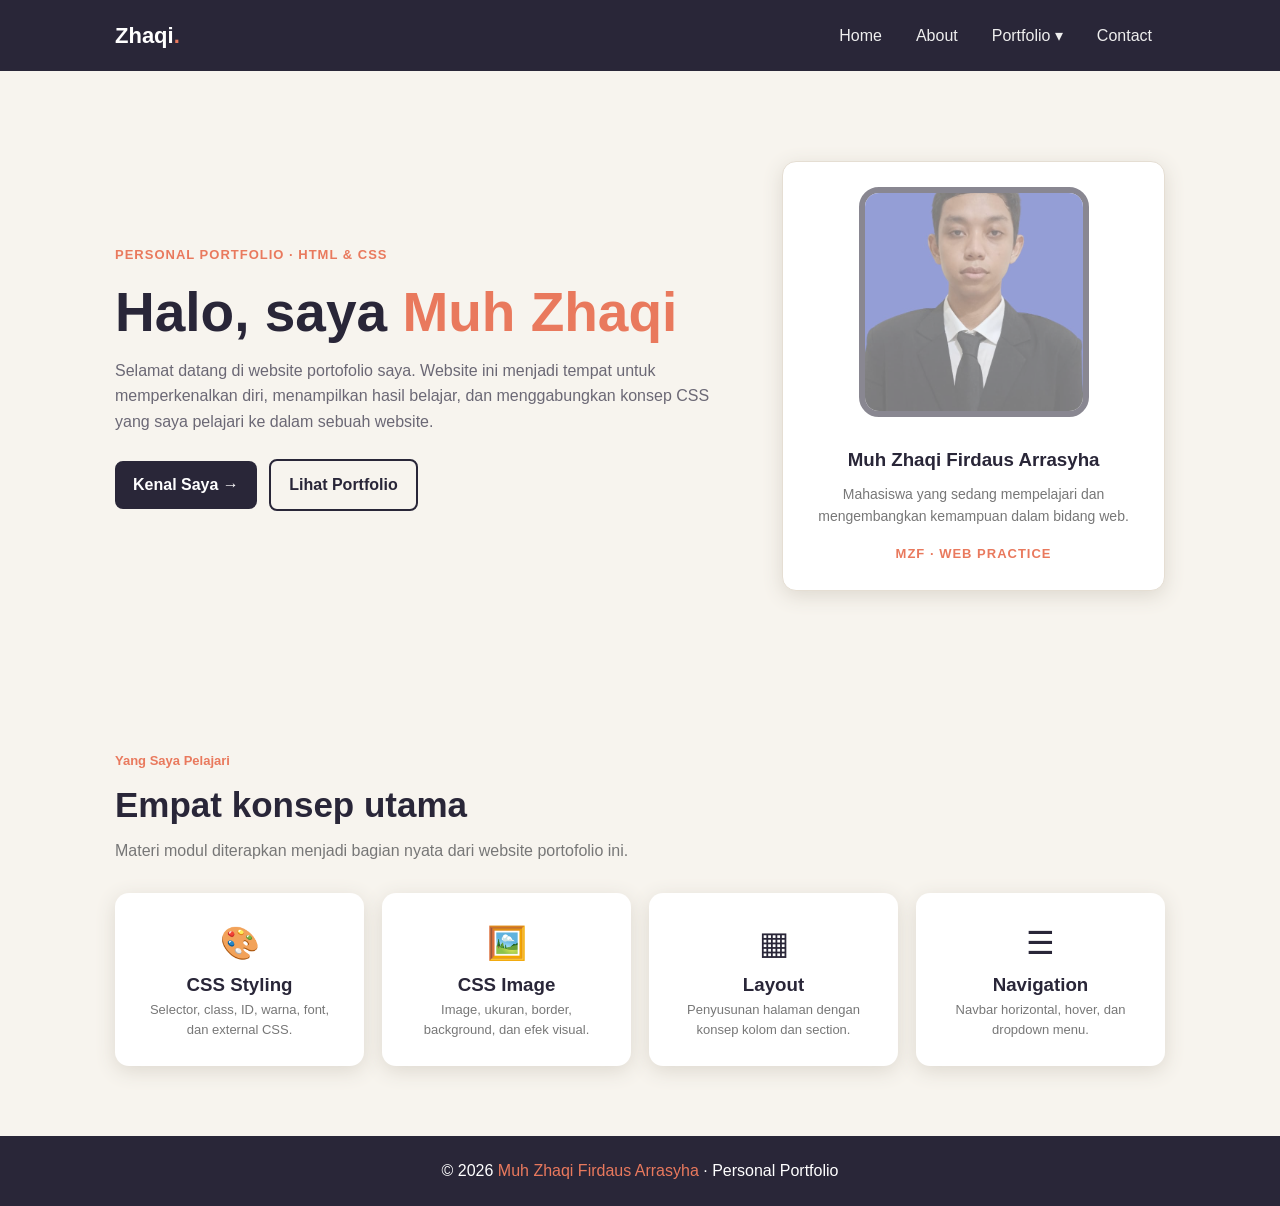
==== index.html @ 394c080d "Initial commit" ====
<!DOCTYPE html>
<html lang="id">
<head>
    <meta charset="UTF-8">
    <meta name="viewport" content="width=device-width, initial-scale=1.0">
    <title>Zhaqi | Personal Portfolio</title>
    <link rel="stylesheet" href="css/style.css">
</head>

<body>

<nav class="navbar">
    <div class="nav-inner">

        <a class="logo" href="index.html">
            Zhaqi<span>.</span>
        </a>

        <ul class="nav-menu">
            <li><a href="index.html">Home</a></li>
            <li><a href="about.html">About</a></li>

            <li class="dropdown">
                <a href="projects.html">Portfolio ▾</a>

                <ul class="dropdown-content">
                    <li><a href="projects.html#css">CSS & Styling</a></li>
                    <li><a href="projects.html#image">CSS Image</a></li>
                    <li><a href="projects.html#layout">Layout</a></li>
                    <li><a href="projects.html#navigation">Navigation</a></li>
                </ul>
            </li>

            <li><a href="contact.html">Contact</a></li>
        </ul>

    </div>
</nav>


<main>

    <!-- HERO -->
    <section class="hero">

        <div class="container hero-grid">

            <div class="hero-text">

                <span class="badge">
                    PERSONAL PORTFOLIO · HTML & CSS
                </span>

                <h1>
                    Halo, saya <span>Muh Zhaqi</span>
                </h1>

                <p>
                    Selamat datang di website portofolio saya.
                    Website ini menjadi tempat untuk memperkenalkan diri,
                    menampilkan hasil belajar, dan menggabungkan konsep CSS
                    yang saya pelajari ke dalam sebuah website.
                </p>

                <div class="button-row">
                    <a class="btn btn-primary" href="about.html">
                        Kenal Saya →
                    </a>

                    <a class="btn btn-secondary" href="projects.html">
                        Lihat Portfolio
                    </a>
                </div>

            </div>


            <!-- FOTO PROFIL -->
            <div class="card profile-card">

                <img class="profile-image"
                     src="images/Zhaqi.jpeg"
                     alt="Foto profil Muh Zhaqi Firdaus Arrasyha">

                <div class="profile-info">

                    <h3>Muh Zhaqi Firdaus Arrasyha</h3>

                    <p>
                        Mahasiswa yang sedang mempelajari
                        dan mengembangkan kemampuan dalam bidang web.
                    </p>

                    <span class="badge">
                        MZF · WEB PRACTICE
                    </span>

                </div>

            </div>

        </div>

    </section>


    <!-- YANG SAYA PELAJARI -->
    <section class="section">

        <div class="container">

            <div class="section-title">

                <div class="eyebrow">
                    Yang Saya Pelajari
                </div>

                <h2>Empat konsep utama</h2>

                <p>
                    Materi modul diterapkan menjadi bagian nyata
                    dari website portofolio ini.
                </p>

            </div>


            <div class="skill-grid">

                <div class="card skill">
                    <div class="icon">🎨</div>
                    <h3>CSS Styling</h3>
                    <p>
                        Selector, class, ID, warna,
                        font, dan external CSS.
                    </p>
                </div>


                <div class="card skill">
                    <div class="icon">🖼️</div>
                    <h3>CSS Image</h3>
                    <p>
                        Image, ukuran, border,
                        background, dan efek visual.
                    </p>
                </div>


                <div class="card skill">
                    <div class="icon">▦</div>
                    <h3>Layout</h3>
                    <p>
                        Penyusunan halaman dengan
                        konsep kolom dan section.
                    </p>
                </div>


                <div class="card skill">
                    <div class="icon">☰</div>
                    <h3>Navigation</h3>
                    <p>
                        Navbar horizontal, hover,
                        dan dropdown menu.
                    </p>
                </div>

            </div>

        </div>

    </section>

</main>


<footer>

    <div class="container">
        © 2026
        <span class="footer-name">
            Muh Zhaqi Firdaus Arrasyha
        </span>
        · Personal Portfolio
    </div>

</footer>

</body>
</html>
---- css/style.css ----
* {
    box-sizing: border-box;
    margin: 0;
    padding: 0;
}

body {
    font-family: Arial, sans-serif;
    background: #f7f4ee;
    color: #292638;
    line-height: 1.6;
}

.container {
    width: 90%;
    max-width: 1050px;
    margin: auto;
}


/* NAVBAR */

.navbar {
    background: #292638;
    padding: 18px 0;
}

.nav-inner {
    width: 90%;
    max-width: 1050px;
    margin: auto;
    display: flex;
    justify-content: space-between;
    align-items: center;
}

.logo {
    color: white;
    text-decoration: none;
    font-size: 22px;
    font-weight: bold;
}

.logo span {
    color: #e9795d;
}

.nav-menu {
    display: flex;
    gap: 8px;
    list-style: none;
    margin-left: auto;
}

.nav-menu a {
    color: #eee;
    text-decoration: none;
    padding: 8px 13px;
    border-radius: 20px;
}

.nav-menu a:hover {
    background: #e9795d;
}


/* DROPDOWN */

.dropdown {
    position: relative;
}

.dropdown-content {
    display: none;
    position: absolute;
    right: 0;
    top: 100%;
    width: 180px;
    background: white;
    padding: 8px;
    list-style: none;
    border-radius: 10px;
    box-shadow: 0 5px 15px #bbb;
    z-index: 10;
}

.dropdown:hover .dropdown-content {
    display: block;
}

.dropdown-content a {
    color: #292638;
    display: block;
    padding: 10px;
}

.dropdown-content a:hover {
    background: #e9795d;
    color: white;
}


/* HERO */

.hero {
    padding: 90px 0;
}

.hero-grid {
    display: grid;
    grid-template-columns: 1.3fr .8fr;
    gap: 45px;
    align-items: center;
}

.badge {
    color: #e9795d;
    font-size: 13px;
    font-weight: bold;
    letter-spacing: 1px;
}

.hero h1 {
    font-size: 55px;
    line-height: 1.1;
    margin: 15px 0;
}

.hero h1 span {
    color: #e9795d;
}

.hero p {
    color: #6b6875;
    max-width: 600px;
    margin-bottom: 25px;
}


/* BUTTON */

.btn {
    display: inline-block;
    padding: 11px 18px;
    border-radius: 8px;
    text-decoration: none;
    font-weight: bold;
    margin-right: 8px;
}

.btn-primary {
    background: #292638;
    color: white;
}

.btn-secondary {
    border: 2px solid #292638;
    color: #292638;
}

.btn:hover {
    background: #e9795d;
    border-color: #e9795d;
    color: white;
}


/* CARD */

.card {
    background: white;
    padding: 25px;
    border-radius: 14px;
    box-shadow: 0 5px 20px #ddd8cf;
}

.card:hover {
    transform: translateY(-4px);
}


/* FOTO */

.profile-card {
    text-align: center;
    border: 1px solid #e5ded3;
}

.profile-image {
    width: 230px;
    height: 230px;
    object-fit: cover;
    border-radius: 20px;
    border: 6px solid #292638;
    opacity: 0.55;
    transition: 0.4s;
}

.profile-image:hover {
    opacity: 1;
}

.profile-info {
    margin-top: 20px;
}

.profile-info h3 {
    color: #292638;
    margin-bottom: 8px;
}

.profile-info p {
    color: #777;
    font-size: 14px;
    margin-bottom: 12px;
}


/* SECTION */

.section {
    padding: 70px 0;
}

.section-title {
    margin-bottom: 30px;
}

.eyebrow {
    color: #e9795d;
    font-weight: bold;
    font-size: 13px;
}

.section-title h2 {
    font-size: 35px;
    margin: 5px 0;
}

.section-title p {
    color: #777;
}


/* SKILL */

.skill-grid {
    display: grid;
    grid-template-columns: repeat(4, 1fr);
    gap: 18px;
}

.skill {
    text-align: center;
}

.skill .icon {
    font-size: 32px;
}

.skill p {
    color: #777;
    font-size: 13px;
}


/* LAYOUT */

.two-column {
    display: grid;
    grid-template-columns: 1fr 1fr;
    gap: 20px;
}

.three-column {
    display: grid;
    grid-template-columns: repeat(3, 1fr);
    gap: 20px;
}

.project-number {
    color: #e9795d;
    font-weight: bold;
    font-size: 13px;
}

.project h3 {
    margin: 8px 0;
}

.project p {
    color: #777;
}


/* TAG */

.tag {
    display: inline-block;
    background: #f1e9df;
    color: #292638;
    padding: 5px 10px;
    margin: 4px 2px;
    border-radius: 15px;
    font-size: 11px;
}


/* CONTACT */

.contact-grid {
    display: grid;
    grid-template-columns: 1fr 1fr;
    gap: 20px;
}

.contact-item {
    padding: 14px 0;
    border-bottom: 1px solid #eee;
}

.contact-item a {
    color: #292638;
    text-decoration: none;
}

.contact-item a:hover {
    color: #e9795d;
}


/* FORM */

form {
    display: grid;
    gap: 10px;
}

input,
textarea {
    width: 100%;
    padding: 11px;
    border: 1px solid #ddd;
    border-radius: 7px;
    font-family: Arial;
}

textarea {
    height: 130px;
}


/* FOOTER */

footer {
    background: #292638;
    color: white;
    text-align: center;
    padding: 22px;
}

.footer-name {
    color: #e9795d;
}


/* RESPONSIVE */

@media (max-width: 750px) {

    .nav-inner {
        flex-direction: column;
        gap: 12px;
    }

    .nav-menu {
        flex-wrap: wrap;
        justify-content: center;
        margin-left: 0;
    }

    .hero-grid,
    .two-column,
    .three-column,
    .contact-grid {
        grid-template-columns: 1fr;
    }

    .skill-grid {
        grid-template-columns: 1fr 1fr;
    }

    .hero h1 {
        font-size: 40px;
    }
}
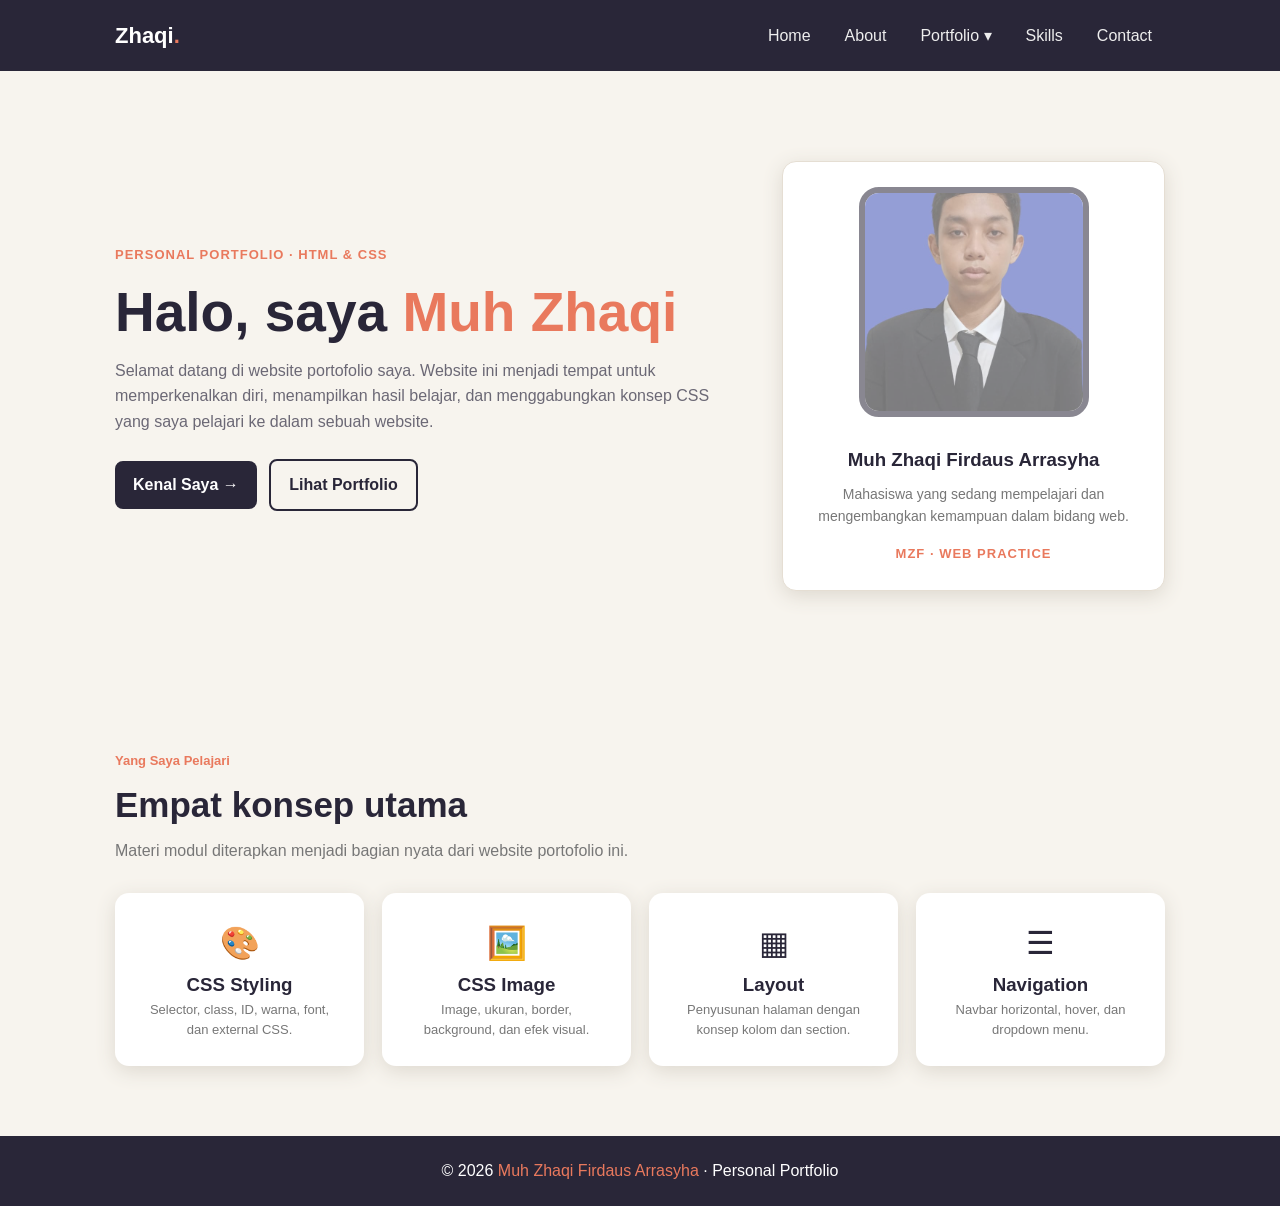
==== commit e79c5029: "update portofolio" ====
--- a/index.html
+++ b/index.html
@@ -30,6 +30,8 @@
                     <li><a href="projects.html#navigation">Navigation</a></li>
                 </ul>
             </li>
+
+            <li><a href="skills.html">Skills</a></li>
 
             <li><a href="contact.html">Contact</a></li>
         </ul>
@@ -79,8 +81,8 @@
             <div class="card profile-card">
 
                 <img class="profile-image"
-                     src="images/Zhaqi.jpeg"
-                     alt="Foto profil Muh Zhaqi Firdaus Arrasyha">
+                    src="images/Zhaqi.jpeg"
+                    alt="Foto profil Muh Zhaqi Firdaus Arrasyha">
 
                 <div class="profile-info">
 
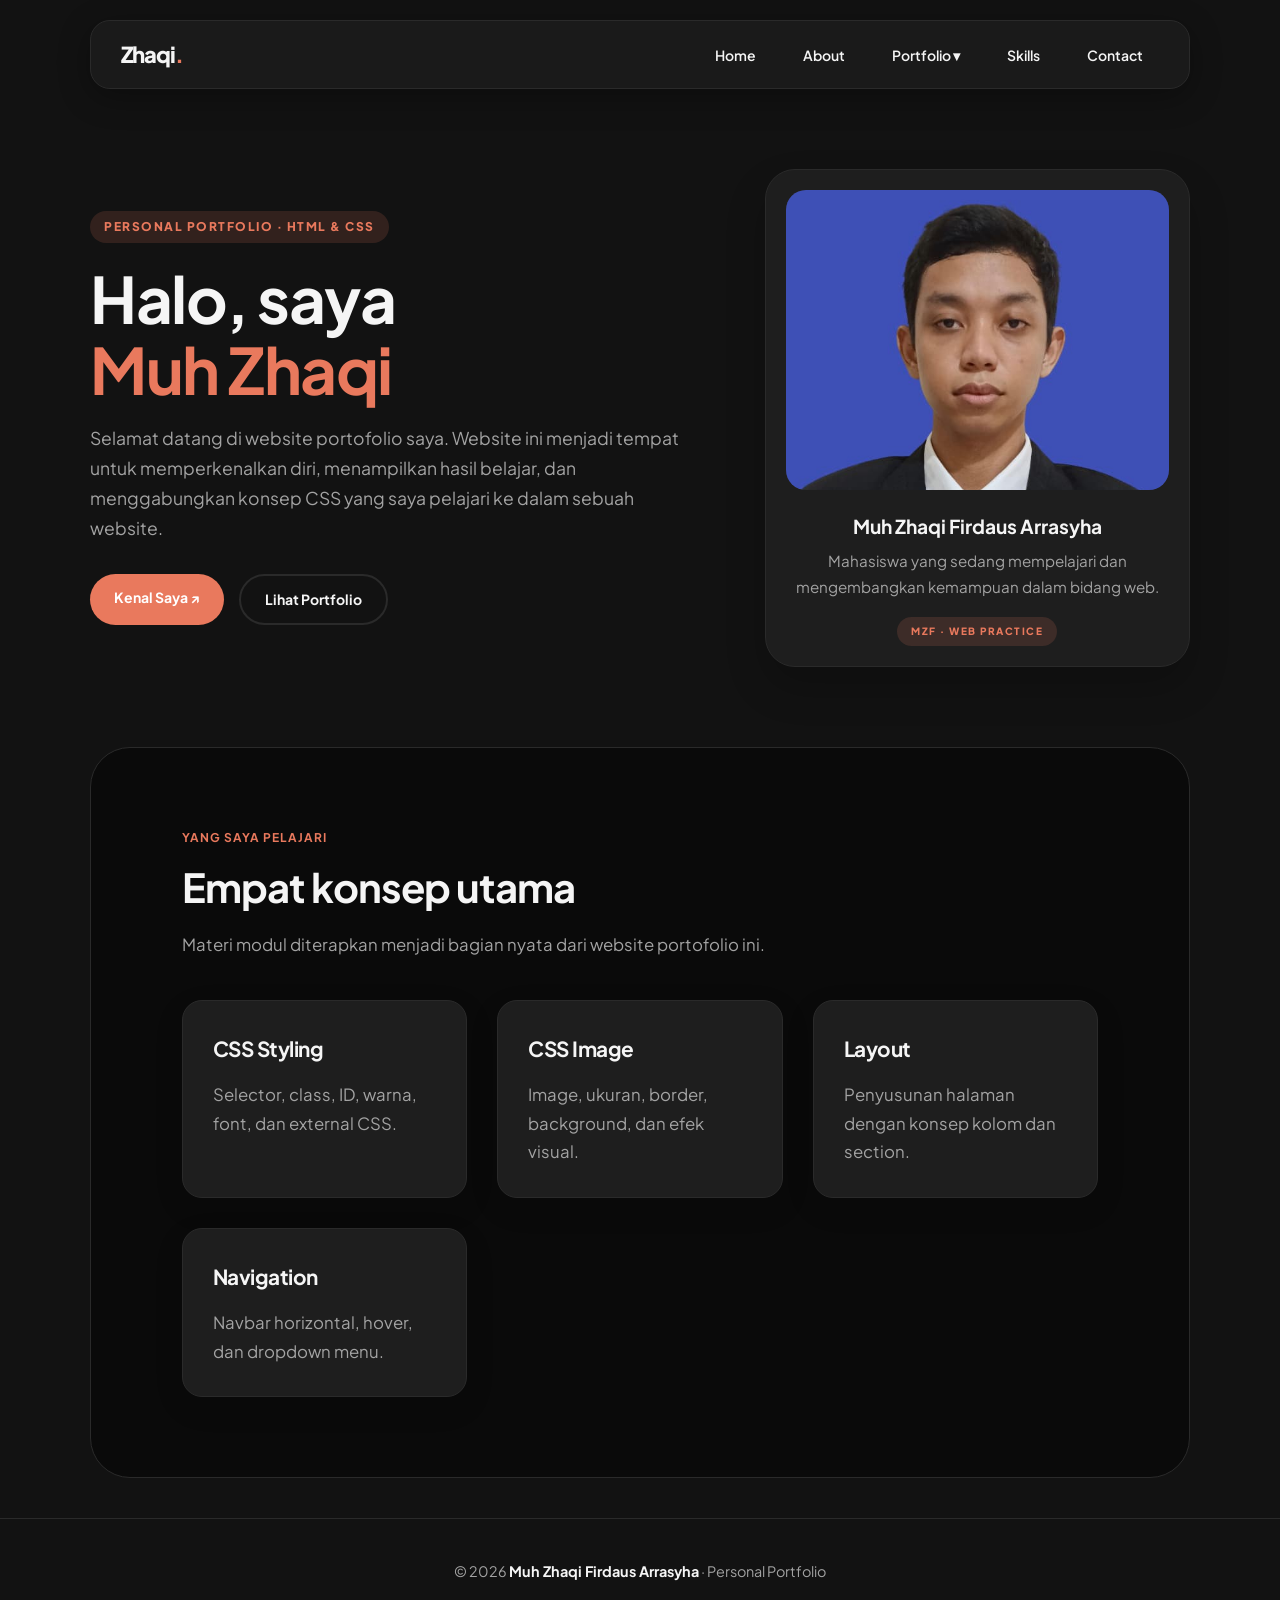
==== commit 5f7928e1: "Update File" ====
--- a/index.html
+++ b/index.html
@@ -5,189 +5,92 @@
     <meta name="viewport" content="width=device-width, initial-scale=1.0">
     <title>Zhaqi | Personal Portfolio</title>
     <link rel="stylesheet" href="css/style.css">
+    <link href="https://fonts.googleapis.com/css2?family=Plus+Jakarta+Sans:wght@400;600;800&display=swap" rel="stylesheet">
 </head>
 
 <body>
+    <nav class="navbar glass">
+        <div class="nav-inner">
+            <a class="logo" href="index.html">Zhaqi<span>.</span></a>
+            <ul class="nav-menu">
+                <li><a href="index.html">Home</a></li>
+                <li><a href="about.html">About</a></li>
+                <li class="dropdown">
+                    <a href="projects.html">Portfolio ▾</a>
+                    <ul class="dropdown-content glass">
+                        <li><a href="projects.html#css">CSS & Styling</a></li>
+                        <li><a href="projects.html#image">CSS Image</a></li>
+                        <li><a href="projects.html#layout">Layout</a></li>
+                        <li><a href="projects.html#navigation">Navigation</a></li>
+                    </ul>
+                </li>
+                <li><a href="skills.html">Skills</a></li>
+                <li><a href="contact.html">Contact</a></li>
+            </ul>
+        </div>
+    </nav>
 
-<nav class="navbar">
-    <div class="nav-inner">
-
-        <a class="logo" href="index.html">
-            Zhaqi<span>.</span>
-        </a>
-
-        <ul class="nav-menu">
-            <li><a href="index.html">Home</a></li>
-            <li><a href="about.html">About</a></li>
-
-            <li class="dropdown">
-                <a href="projects.html">Portfolio ▾</a>
-
-                <ul class="dropdown-content">
-                    <li><a href="projects.html#css">CSS & Styling</a></li>
-                    <li><a href="projects.html#image">CSS Image</a></li>
-                    <li><a href="projects.html#layout">Layout</a></li>
-                    <li><a href="projects.html#navigation">Navigation</a></li>
-                </ul>
-            </li>
-
-            <li><a href="skills.html">Skills</a></li>
-
-            <li><a href="contact.html">Contact</a></li>
-        </ul>
-
-    </div>
-</nav>
-
-
-<main>
-
-    <!-- HERO -->
-    <section class="hero">
-
-        <div class="container hero-grid">
-
-            <div class="hero-text">
-
-                <span class="badge">
-                    PERSONAL PORTFOLIO · HTML & CSS
-                </span>
-
-                <h1>
-                    Halo, saya <span>Muh Zhaqi</span>
-                </h1>
-
-                <p>
-                    Selamat datang di website portofolio saya.
-                    Website ini menjadi tempat untuk memperkenalkan diri,
-                    menampilkan hasil belajar, dan menggabungkan konsep CSS
-                    yang saya pelajari ke dalam sebuah website.
-                </p>
-
-                <div class="button-row">
-                    <a class="btn btn-primary" href="about.html">
-                        Kenal Saya →
-                    </a>
-
-                    <a class="btn btn-secondary" href="projects.html">
-                        Lihat Portfolio
-                    </a>
+    <main>
+        <section class="hero">
+            <div class="container hero-grid">
+                <div class="hero-text">
+                    <span class="badge">PERSONAL PORTFOLIO · HTML & CSS</span>
+                    <h1>Halo, saya <br><span class="accent-text">Muh Zhaqi</span></h1>
+                    <p>Selamat datang di website portofolio saya. Website ini menjadi tempat untuk memperkenalkan diri, menampilkan hasil belajar, dan menggabungkan konsep CSS yang saya pelajari ke dalam sebuah website.</p>
+                    
+                    <div class="button-row">
+                        <a class="btn btn-primary" href="about.html">Kenal Saya ↗</a>
+                        <a class="btn btn-secondary" href="projects.html">Lihat Portfolio</a>
+                    </div>
                 </div>
 
+                <div class="profile-card">
+                    <div class="image-wrapper">
+                        <img class="profile-image" src="images/Zhaqi.jpeg" alt="Foto profil Muh Zhaqi Firdaus Arrasyha">
+                    </div>
+                    <div class="profile-info">
+                        <h3>Muh Zhaqi Firdaus Arrasyha</h3>
+                        <p>Mahasiswa yang sedang mempelajari dan mengembangkan kemampuan dalam bidang web.</p>
+                        <span class="badge small-badge">MZF · WEB PRACTICE</span>
+                    </div>
+                </div>
             </div>
+        </section>
 
-
-            <!-- FOTO PROFIL -->
-            <div class="card profile-card">
-
-                <img class="profile-image"
-                    src="images/Zhaqi.jpeg"
-                    alt="Foto profil Muh Zhaqi Firdaus Arrasyha">
-
-                <div class="profile-info">
-
-                    <h3>Muh Zhaqi Firdaus Arrasyha</h3>
-
-                    <p>
-                        Mahasiswa yang sedang mempelajari
-                        dan mengembangkan kemampuan dalam bidang web.
-                    </p>
-
-                    <span class="badge">
-                        MZF · WEB PRACTICE
-                    </span>
-
+        <section class="section dark-section">
+            <div class="container">
+                <div class="section-title">
+                    <div class="eyebrow">Yang Saya Pelajari</div>
+                    <h2>Empat konsep utama</h2>
+                    <p>Materi modul diterapkan menjadi bagian nyata dari website portofolio ini.</p>
                 </div>
 
+                <div class="skill-grid">
+                    <div class="card skill">
+                        <h3>CSS Styling</h3>
+                        <p>Selector, class, ID, warna, font, dan external CSS.</p>
+                    </div>
+                    <div class="card skill">
+                        <h3>CSS Image</h3>
+                        <p>Image, ukuran, border, background, dan efek visual.</p>
+                    </div>
+                    <div class="card skill">
+                        <h3>Layout</h3>
+                        <p>Penyusunan halaman dengan konsep kolom dan section.</p>
+                    </div>
+                    <div class="card skill">
+                        <h3>Navigation</h3>
+                        <p>Navbar horizontal, hover, dan dropdown menu.</p>
+                    </div>
+                </div>
             </div>
+        </section>
+    </main>
 
+    <footer>
+        <div class="container">
+            © 2026 <span class="footer-name">Muh Zhaqi Firdaus Arrasyha</span> · Personal Portfolio
         </div>
-
-    </section>
-
-
-    <!-- YANG SAYA PELAJARI -->
-    <section class="section">
-
-        <div class="container">
-
-            <div class="section-title">
-
-                <div class="eyebrow">
-                    Yang Saya Pelajari
-                </div>
-
-                <h2>Empat konsep utama</h2>
-
-                <p>
-                    Materi modul diterapkan menjadi bagian nyata
-                    dari website portofolio ini.
-                </p>
-
-            </div>
-
-
-            <div class="skill-grid">
-
-                <div class="card skill">
-                    <div class="icon">🎨</div>
-                    <h3>CSS Styling</h3>
-                    <p>
-                        Selector, class, ID, warna,
-                        font, dan external CSS.
-                    </p>
-                </div>
-
-
-                <div class="card skill">
-                    <div class="icon">🖼️</div>
-                    <h3>CSS Image</h3>
-                    <p>
-                        Image, ukuran, border,
-                        background, dan efek visual.
-                    </p>
-                </div>
-
-
-                <div class="card skill">
-                    <div class="icon">▦</div>
-                    <h3>Layout</h3>
-                    <p>
-                        Penyusunan halaman dengan
-                        konsep kolom dan section.
-                    </p>
-                </div>
-
-
-                <div class="card skill">
-                    <div class="icon">☰</div>
-                    <h3>Navigation</h3>
-                    <p>
-                        Navbar horizontal, hover,
-                        dan dropdown menu.
-                    </p>
-                </div>
-
-            </div>
-
-        </div>
-
-    </section>
-
-</main>
-
-
-<footer>
-
-    <div class="container">
-        © 2026
-        <span class="footer-name">
-            Muh Zhaqi Firdaus Arrasyha
-        </span>
-        · Personal Portfolio
-    </div>
-
-</footer>
-
+    </footer>
 </body>
 </html>
--- a/css/style.css
+++ b/css/style.css
@@ -1,3 +1,12 @@
+:root {
+    --bg-color: #121212;
+    --surface: #1E1E1E;
+    --text-color: #F5F5F5;
+    --muted: #A3A3A3;
+    --border: #2A2A2A;
+    --accent: #e9795d;
+}
+
 * {
     box-sizing: border-box;
     margin: 0;
@@ -5,66 +14,74 @@
 }
 
 body {
-    font-family: Arial, sans-serif;
-    background: #f7f4ee;
-    color: #292638;
-    line-height: 1.6;
+    font-family: 'Plus Jakarta Sans', sans-serif;
+    background: var(--bg-color);
+    color: var(--text-color);
+    line-height: 1.7;
+    overflow-x: hidden;
 }
 
 .container {
     width: 90%;
-    max-width: 1050px;
+    max-width: 1100px;
     margin: auto;
 }
 
-
-/* NAVBAR */
-
 .navbar {
-    background: #292638;
-    padding: 18px 0;
+    width: 95%;
+    max-width: 1100px;
+    background: var(--surface);
+    border-radius: 20px;
+    padding: 15px 30px;
+    margin: 20px auto 40px; 
+    border: 1px solid var(--border);
+}
+
+.glass {
+    background: rgba(30, 30, 30, 0.75);
+    backdrop-filter: blur(15px);
+    -webkit-backdrop-filter: blur(15px);
+    box-shadow: 0 8px 32px rgba(0, 0, 0, 0.3);
 }
 
 .nav-inner {
-    width: 90%;
-    max-width: 1050px;
-    margin: auto;
     display: flex;
     justify-content: space-between;
     align-items: center;
 }
 
 .logo {
-    color: white;
+    color: var(--text-color);
     text-decoration: none;
     font-size: 22px;
-    font-weight: bold;
+    font-weight: 800;
+    letter-spacing: -1px;
 }
 
 .logo span {
-    color: #e9795d;
+    color: var(--accent);
 }
 
 .nav-menu {
     display: flex;
-    gap: 8px;
+    gap: 15px;
     list-style: none;
-    margin-left: auto;
 }
 
 .nav-menu a {
-    color: #eee;
+    color: var(--text-color);
     text-decoration: none;
-    padding: 8px 13px;
-    border-radius: 20px;
+    padding: 8px 16px;
+    border-radius: 30px;
+    font-weight: 600;
+    font-size: 14px;
+    transition: all 0.3s ease;
 }
 
 .nav-menu a:hover {
-    background: #e9795d;
-}
-
-
-/* DROPDOWN */
+    background: var(--text-color);
+    color: var(--bg-color);
+}
 
 .dropdown {
     position: relative;
@@ -73,15 +90,16 @@
 .dropdown-content {
     display: none;
     position: absolute;
-    right: 0;
-    top: 100%;
-    width: 180px;
-    background: white;
-    padding: 8px;
+    top: 120%;
+    left: 0;
+    width: 200px;
+    background: var(--surface);
+    border: 1px solid var(--border);
+    border-radius: 12px;
+    padding: 10px;
     list-style: none;
-    border-radius: 10px;
-    box-shadow: 0 5px 15px #bbb;
-    z-index: 10;
+    z-index: 999;
+    box-shadow: 0 10px 30px rgba(0,0,0,0.5);
 }
 
 .dropdown:hover .dropdown-content {
@@ -89,308 +107,312 @@
 }
 
 .dropdown-content a {
-    color: #292638;
     display: block;
-    padding: 10px;
+    padding: 12px;
+    border-radius: 8px;
 }
 
 .dropdown-content a:hover {
-    background: #e9795d;
-    color: white;
-}
-
-
-/* HERO */
+    background: var(--border);
+    color: var(--text-color);
+}
 
 .hero {
-    padding: 90px 0;
+    padding: 40px 0 80px;
 }
 
 .hero-grid {
     display: grid;
-    grid-template-columns: 1.3fr .8fr;
-    gap: 45px;
+    grid-template-columns: 1.3fr 0.9fr; 
+    gap: 60px;
     align-items: center;
 }
 
 .badge {
-    color: #e9795d;
-    font-size: 13px;
-    font-weight: bold;
+    display: inline-block;
+    padding: 6px 14px;
+    border-radius: 50px;
+    background: rgba(233, 121, 93, 0.15);
+    color: var(--accent);
+    font-size: 12px;
+    font-weight: 800;
+    letter-spacing: 1.5px;
+    margin-bottom: 20px;
+}
+
+.hero h1 {
+    font-size: clamp(2.5rem, 5vw, 4rem);
+    line-height: 1.1;
+    letter-spacing: -1.5px;
+    margin-bottom: 20px;
+}
+
+.accent-text {
+    color: var(--accent);
+}
+
+.hero p {
+    font-size: 1.1rem;
+    color: var(--muted);
+    margin-bottom: 30px;
+}
+
+.button-row {
+    display: flex;
+    gap: 15px;
+}
+
+.profile-card {
+    background: var(--surface);
+    padding: 20px;
+    border-radius: 30px;
+    border: 1px solid var(--border);
+    box-shadow: 0 20px 40px rgba(0,0,0,0.2);
+    text-align: center;
+}
+
+.image-wrapper {
+    width: 100%;
+    height: 300px;
+    border-radius: 20px;
+    overflow: hidden;
+    margin-bottom: 20px;
+    background: var(--border);
+}
+
+.profile-image {
+    width: 100%;
+    height: 100%;
+    object-fit: cover;
+    object-position: top;
+}
+
+.profile-info h3 {
+    font-size: 1.2rem;
+    margin-bottom: 5px;
+    color: var(--text-color);
+}
+
+.profile-info p {
+    font-size: 0.95rem;
+    color: var(--muted);
+    margin-bottom: 15px;
+}
+
+.small-badge {
+    font-size: 10px;
+    margin: 0;
+}
+
+.section {
+    padding: 60px 0;
+}
+
+.section-title {
+    margin-bottom: 40px;
+}
+
+.eyebrow {
+    color: var(--accent);
+    font-weight: 700;
     letter-spacing: 1px;
-}
-
-.hero h1 {
-    font-size: 55px;
-    line-height: 1.1;
-    margin: 15px 0;
-}
-
-.hero h1 span {
-    color: #e9795d;
-}
-
-.hero p {
-    color: #6b6875;
-    max-width: 600px;
-    margin-bottom: 25px;
-}
-
-
-/* BUTTON */
+    text-transform: uppercase;
+    font-size: 12px;
+    margin-bottom: 5px;
+}
+
+h2 {
+    font-size: 2.5rem;
+    letter-spacing: -1px;
+    margin-bottom: 10px;
+}
+
+p {
+    color: var(--muted);
+    font-size: 1.05rem;
+}
+
+.two-column {
+    display: grid;
+    grid-template-columns: repeat(auto-fit, minmax(300px, 1fr));
+    gap: 30px;
+}
+
+.three-column, .skill-grid {
+    display: grid;
+    grid-template-columns: repeat(auto-fit, minmax(220px, 1fr));
+    gap: 30px;
+}
+
+.contact-grid {
+    display: grid;
+    grid-template-columns: repeat(auto-fit, minmax(300px, 1fr));
+    gap: 30px;
+}
+
+.dark-section {
+    background: #0A0A0A;
+    border: 1px solid var(--border);
+    border-radius: 40px;
+    padding: 80px 40px;
+    margin: 0 auto 40px;
+    width: 95%;
+    max-width: 1100px;
+}
+
+.dark-section .card {
+    background: var(--surface);
+    border: 1px solid var(--border);
+}
+
+.card {
+    background: var(--surface);
+    padding: 30px;
+    border-radius: 20px;
+    border: 1px solid var(--border);
+    box-shadow: 0 10px 30px rgba(0,0,0,0.1);
+    transition: transform 0.3s ease, border-color 0.3s ease;
+}
+
+.card:hover {
+    transform: translateY(-5px);
+    border-color: var(--accent);
+}
+
+.card h3 {
+    font-size: 1.3rem;
+    margin-bottom: 15px;
+    letter-spacing: -0.5px;
+    color: var(--text-color);
+}
+
+.tags {
+    display: flex;
+    flex-wrap: wrap;
+    gap: 8px;
+    margin-top: 20px;
+}
+
+.tag {
+    background: var(--border);
+    color: var(--text-color);
+    padding: 6px 14px;
+    border-radius: 50px;
+    font-size: 0.85rem;
+    font-weight: 600;
+}
 
 .btn {
     display: inline-block;
-    padding: 11px 18px;
-    border-radius: 8px;
+    padding: 12px 24px;
+    border-radius: 50px;
     text-decoration: none;
-    font-weight: bold;
-    margin-right: 8px;
+    font-weight: 700;
+    font-size: 14px;
+    border: none;
+    cursor: pointer;
+    transition: all 0.3s ease;
 }
 
 .btn-primary {
-    background: #292638;
-    color: white;
+    background: var(--accent);
+    color: #FFFFFF;
+}
+
+.btn-primary:hover {
+    background: #D8684D;
 }
 
 .btn-secondary {
-    border: 2px solid #292638;
-    color: #292638;
-}
-
-.btn:hover {
-    background: #e9795d;
-    border-color: #e9795d;
-    color: white;
-}
-
-
-/* CARD */
-
-.card {
-    background: white;
-    padding: 25px;
-    border-radius: 14px;
-    box-shadow: 0 5px 20px #ddd8cf;
-}
-
-.card:hover {
-    transform: translateY(-4px);
-}
-
-
-/* FOTO */
-
-.profile-card {
-    text-align: center;
-    border: 1px solid #e5ded3;
-}
-
-.profile-image {
-    width: 230px;
-    height: 230px;
-    object-fit: cover;
-    border-radius: 20px;
-    border: 6px solid #292638;
-    opacity: 0.55;
-    transition: 0.4s;
-}
-
-.profile-image:hover {
-    opacity: 1;
-}
-
-.profile-info {
-    margin-top: 20px;
-}
-
-.profile-info h3 {
-    color: #292638;
-    margin-bottom: 8px;
-}
-
-.profile-info p {
-    color: #777;
-    font-size: 14px;
-    margin-bottom: 12px;
-}
-
-
-/* SECTION */
-
-.section {
-    padding: 70px 0;
-}
-
-.section-title {
-    margin-bottom: 30px;
-}
-
-.eyebrow {
-    color: #e9795d;
-    font-weight: bold;
-    font-size: 13px;
-}
-
-.section-title h2 {
-    font-size: 35px;
-    margin: 5px 0;
-}
-
-.section-title p {
-    color: #777;
-}
-
-
-/* SKILL */
-
-.skill-grid {
-    display: grid;
-    grid-template-columns: repeat(4, 1fr);
-    gap: 18px;
-}
-
-.skill {
-    text-align: center;
-}
-
-.skill .icon {
-    font-size: 32px;
-}
-
-.skill p {
-    color: #777;
-    font-size: 13px;
-}
-
-
-/* LAYOUT */
-
-.two-column {
-    display: grid;
-    grid-template-columns: 1fr 1fr;
-    gap: 20px;
-}
-
-.three-column {
-    display: grid;
-    grid-template-columns: repeat(3, 1fr);
-    gap: 20px;
-}
-
-.project-number {
-    color: #e9795d;
-    font-weight: bold;
-    font-size: 13px;
-}
-
-.project h3 {
-    margin: 8px 0;
-}
-
-.project p {
-    color: #777;
-}
-
-
-/* TAG */
-
-.tag {
-    display: inline-block;
-    background: #f1e9df;
-    color: #292638;
-    padding: 5px 10px;
-    margin: 4px 2px;
-    border-radius: 15px;
-    font-size: 11px;
-}
-
-
-/* CONTACT */
-
-.contact-grid {
-    display: grid;
-    grid-template-columns: 1fr 1fr;
-    gap: 20px;
+    background: transparent;
+    border: 2px solid var(--border);
+    color: var(--text-color);
+}
+
+.btn-secondary:hover {
+    border-color: var(--accent);
+    color: var(--accent);
+}
+
+.info-list {
+    list-style: none;
+}
+
+.info-list li {
+    margin-bottom: 15px;
+    border-bottom: 1px solid var(--border);
+    padding-bottom: 10px;
+    color: var(--muted);
+}
+
+.info-list li strong {
+    color: var(--text-color);
 }
 
 .contact-item {
-    padding: 14px 0;
-    border-bottom: 1px solid #eee;
+    margin-bottom: 20px;
 }
 
 .contact-item a {
-    color: #292638;
+    color: var(--text-color);
     text-decoration: none;
+    font-weight: 600;
 }
 
 .contact-item a:hover {
-    color: #e9795d;
-}
-
-
-/* FORM */
+    color: var(--accent);
+}
 
 form {
     display: grid;
-    gap: 10px;
-}
-
-input,
+    gap: 15px;
+}
+
+input, textarea {
+    width: 100%;
+    padding: 15px;
+    margin-top: 8px;
+    border: 1px solid var(--border);
+    border-radius: 12px;
+    font-family: inherit;
+    background: var(--bg-color);
+    color: var(--text-color);
+}
+
+input:focus, textarea:focus {
+    outline: none;
+    border-color: var(--accent);
+}
+
 textarea {
-    width: 100%;
-    padding: 11px;
-    border: 1px solid #ddd;
-    border-radius: 7px;
-    font-family: Arial;
-}
-
-textarea {
-    height: 130px;
-}
-
-
-/* FOOTER */
+    height: 120px;
+    resize: vertical;
+}
 
 footer {
-    background: #292638;
-    color: white;
     text-align: center;
-    padding: 22px;
+    padding: 40px;
+    color: var(--muted);
+    font-size: 0.9rem;
+    margin-top: 40px;
+    border-top: 1px solid var(--border);
 }
 
 .footer-name {
-    color: #e9795d;
-}
-
-
-/* RESPONSIVE */
-
-@media (max-width: 750px) {
-
+    color: var(--text-color);
+    font-weight: bold;
+}
+
+@media (max-width: 800px) {
     .nav-inner {
         flex-direction: column;
-        gap: 12px;
+        gap: 15px;
     }
-
     .nav-menu {
         flex-wrap: wrap;
         justify-content: center;
-        margin-left: 0;
     }
-
-    .hero-grid,
-    .two-column,
-    .three-column,
-    .contact-grid {
+    .hero-grid {
         grid-template-columns: 1fr;
     }
-
-    .skill-grid {
-        grid-template-columns: 1fr 1fr;
-    }
-
-    .hero h1 {
-        font-size: 40px;
-    }
 }
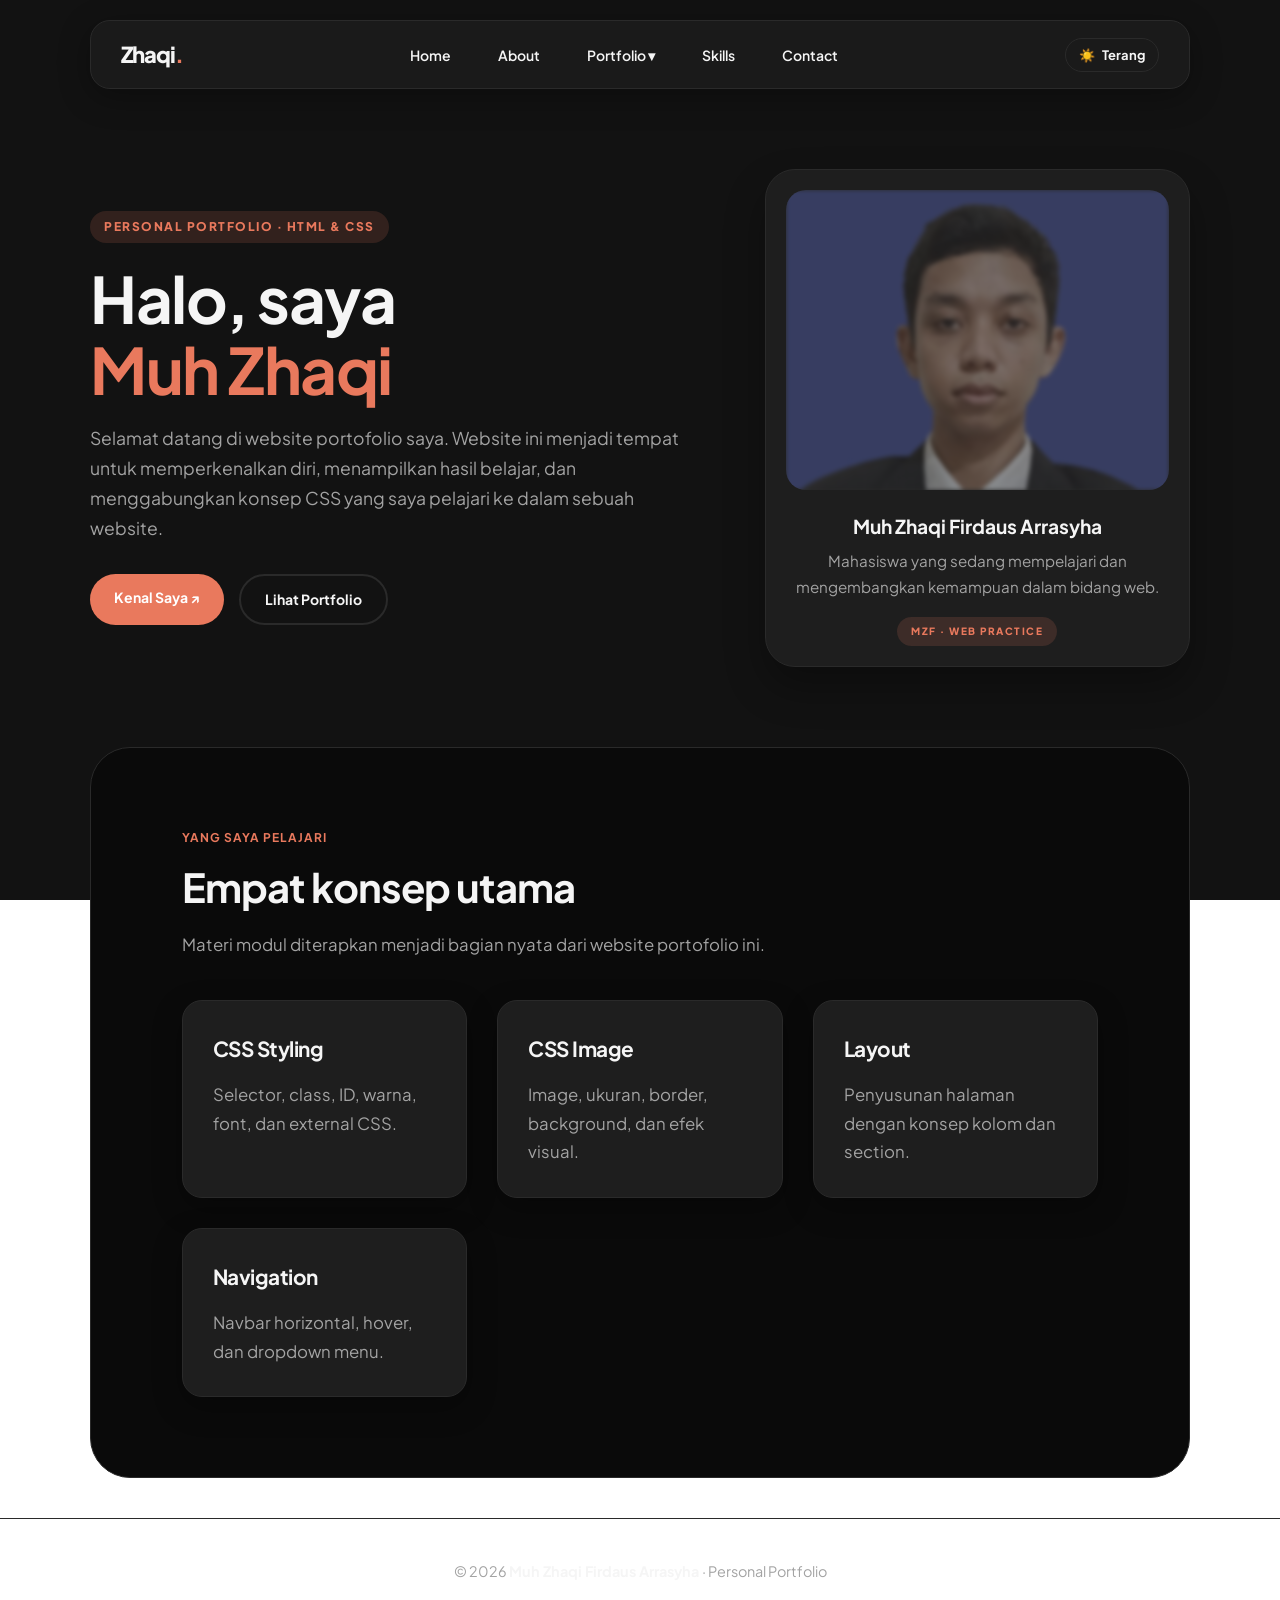
==== commit e09a1b2f: "update proyek" ====
--- a/index.html
+++ b/index.html
@@ -4,93 +4,230 @@
     <meta charset="UTF-8">
     <meta name="viewport" content="width=device-width, initial-scale=1.0">
     <title>Zhaqi | Personal Portfolio</title>
+
     <link rel="stylesheet" href="css/style.css">
+
     <link href="https://fonts.googleapis.com/css2?family=Plus+Jakarta+Sans:wght@400;600;800&display=swap" rel="stylesheet">
 </head>
 
 <body>
+
+    <canvas id="particleCanvas"></canvas>
+
     <nav class="navbar glass">
         <div class="nav-inner">
-            <a class="logo" href="index.html">Zhaqi<span>.</span></a>
+
+            <a class="logo" href="index.html">
+                Zhaqi<span>.</span>
+            </a>
+
             <ul class="nav-menu">
-                <li><a href="index.html">Home</a></li>
-                <li><a href="about.html">About</a></li>
+
+                <li>
+                    <a href="index.html">Home</a>
+                </li>
+
+                <li>
+                    <a href="about.html">About</a>
+                </li>
+
                 <li class="dropdown">
                     <a href="projects.html">Portfolio ▾</a>
+
                     <ul class="dropdown-content glass">
-                        <li><a href="projects.html#css">CSS & Styling</a></li>
-                        <li><a href="projects.html#image">CSS Image</a></li>
-                        <li><a href="projects.html#layout">Layout</a></li>
-                        <li><a href="projects.html#navigation">Navigation</a></li>
+                        <li>
+                            <a href="projects.html#css">CSS & Styling</a>
+                        </li>
+
+                        <li>
+                            <a href="projects.html#image">CSS Image</a>
+                        </li>
+
+                        <li>
+                            <a href="projects.html#layout">Layout</a>
+                        </li>
+
+                        <li>
+                            <a href="projects.html#navigation">Navigation</a>
+                        </li>
                     </ul>
                 </li>
-                <li><a href="skills.html">Skills</a></li>
-                <li><a href="contact.html">Contact</a></li>
+
+                <li>
+                    <a href="skills.html">Skills</a>
+                </li>
+
+                <li>
+                    <a href="contact.html">Contact</a>
+                </li>
+
             </ul>
+
+            <button id="themeToggle" class="theme-toggle" type="button">
+                <span id="themeIcon">☀️</span>
+                <span id="themeText">Terang</span>
+            </button>
+
         </div>
     </nav>
 
+
     <main>
+
         <section class="hero">
+
             <div class="container hero-grid">
+
                 <div class="hero-text">
-                    <span class="badge">PERSONAL PORTFOLIO · HTML & CSS</span>
-                    <h1>Halo, saya <br><span class="accent-text">Muh Zhaqi</span></h1>
-                    <p>Selamat datang di website portofolio saya. Website ini menjadi tempat untuk memperkenalkan diri, menampilkan hasil belajar, dan menggabungkan konsep CSS yang saya pelajari ke dalam sebuah website.</p>
-                    
+
+                    <span class="badge">
+                        PERSONAL PORTFOLIO · HTML & CSS
+                    </span>
+
+                    <h1>
+                        Halo, saya <br>
+                        <span class="accent-text">Muh Zhaqi</span>
+                    </h1>
+
+                    <p>
+                        Selamat datang di website portofolio saya.
+                        Website ini menjadi tempat untuk memperkenalkan diri,
+                        menampilkan hasil belajar, dan menggabungkan konsep CSS
+                        yang saya pelajari ke dalam sebuah website.
+                    </p>
+
                     <div class="button-row">
-                        <a class="btn btn-primary" href="about.html">Kenal Saya ↗</a>
-                        <a class="btn btn-secondary" href="projects.html">Lihat Portfolio</a>
-                    </div>
-                </div>
+
+                        <a class="btn btn-primary" href="about.html">
+                            Kenal Saya ↗
+                        </a>
+
+                        <a class="btn btn-secondary" href="projects.html">
+                            Lihat Portfolio
+                        </a>
+
+                    </div>
+
+                </div>
+
 
                 <div class="profile-card">
+
                     <div class="image-wrapper">
-                        <img class="profile-image" src="images/Zhaqi.jpeg" alt="Foto profil Muh Zhaqi Firdaus Arrasyha">
-                    </div>
+
+                        <img
+                            class="profile-image"
+                            src="images/Zhaqi.jpeg"
+                            alt="Foto profil Muh Zhaqi Firdaus Arrasyha"
+                        >
+
+                    </div>
+
                     <div class="profile-info">
-                        <h3>Muh Zhaqi Firdaus Arrasyha</h3>
-                        <p>Mahasiswa yang sedang mempelajari dan mengembangkan kemampuan dalam bidang web.</p>
-                        <span class="badge small-badge">MZF · WEB PRACTICE</span>
-                    </div>
-                </div>
+
+                        <h3>
+                            Muh Zhaqi Firdaus Arrasyha
+                        </h3>
+
+                        <p>
+                            Mahasiswa yang sedang mempelajari dan
+                            mengembangkan kemampuan dalam bidang web.
+                        </p>
+
+                        <span class="badge small-badge">
+                            MZF · WEB PRACTICE
+                        </span>
+
+                    </div>
+
+                </div>
+
             </div>
+
         </section>
 
+
         <section class="section dark-section">
+
             <div class="container">
+
                 <div class="section-title">
-                    <div class="eyebrow">Yang Saya Pelajari</div>
-                    <h2>Empat konsep utama</h2>
-                    <p>Materi modul diterapkan menjadi bagian nyata dari website portofolio ini.</p>
-                </div>
+
+                    <div class="eyebrow">
+                        Yang Saya Pelajari
+                    </div>
+
+                    <h2>
+                        Empat konsep utama
+                    </h2>
+
+                    <p>
+                        Materi modul diterapkan menjadi bagian nyata
+                        dari website portofolio ini.
+                    </p>
+
+                </div>
+
 
                 <div class="skill-grid">
+
                     <div class="card skill">
                         <h3>CSS Styling</h3>
-                        <p>Selector, class, ID, warna, font, dan external CSS.</p>
-                    </div>
+                        <p>
+                            Selector, class, ID, warna, font,
+                            dan external CSS.
+                        </p>
+                    </div>
+
                     <div class="card skill">
                         <h3>CSS Image</h3>
-                        <p>Image, ukuran, border, background, dan efek visual.</p>
-                    </div>
+                        <p>
+                            Image, ukuran, border, background,
+                            dan efek visual.
+                        </p>
+                    </div>
+
                     <div class="card skill">
                         <h3>Layout</h3>
-                        <p>Penyusunan halaman dengan konsep kolom dan section.</p>
-                    </div>
+                        <p>
+                            Penyusunan halaman dengan konsep
+                            kolom dan section.
+                        </p>
+                    </div>
+
                     <div class="card skill">
                         <h3>Navigation</h3>
-                        <p>Navbar horizontal, hover, dan dropdown menu.</p>
-                    </div>
-                </div>
+                        <p>
+                            Navbar horizontal, hover,
+                            dan dropdown menu.
+                        </p>
+                    </div>
+
+                </div>
+
             </div>
+
         </section>
+
     </main>
 
+
     <footer>
+
         <div class="container">
-            © 2026 <span class="footer-name">Muh Zhaqi Firdaus Arrasyha</span> · Personal Portfolio
+
+            © 2026
+            <span class="footer-name">
+                Muh Zhaqi Firdaus Arrasyha
+            </span>
+            · Personal Portfolio
+
         </div>
+
     </footer>
+
+
+    <script src="script.js"></script>
+
 </body>
 </html>
--- a/css/style.css
+++ b/css/style.css
@@ -5,6 +5,23 @@
     --muted: #A3A3A3;
     --border: #2A2A2A;
     --accent: #e9795d;
+    --section-bg: #0A0A0A;
+    --input-bg: #121212;
+    --glass-bg: rgba(30, 30, 30, 0.75);
+    --shadow: rgba(0, 0, 0, 0.3);
+}
+
+body.light-mode {
+    --bg-color: #F5F5F5;
+    --surface: #FFFFFF;
+    --text-color: #1A1A1A;
+    --muted: #666666;
+    --border: #DDDDDD;
+    --accent: #e9795d;
+    --section-bg: #EEEEEE;
+    --input-bg: #FFFFFF;
+    --glass-bg: rgba(255, 255, 255, 0.80);
+    --shadow: rgba(0, 0, 0, 0.12);
 }
 
 * {
@@ -13,12 +30,17 @@
     padding: 0;
 }
 
+html {
+    scroll-behavior: smooth;
+}
+
 body {
     font-family: 'Plus Jakarta Sans', sans-serif;
-    background: var(--bg-color);
+    background: transparent !important;
     color: var(--text-color);
     line-height: 1.7;
     overflow-x: hidden;
+    transition: color 0.3s ease;
 }
 
 .container {
@@ -33,21 +55,27 @@
     background: var(--surface);
     border-radius: 20px;
     padding: 15px 30px;
-    margin: 20px auto 40px; 
-    border: 1px solid var(--border);
+    margin: 20px auto 40px;
+    border: 1px solid var(--border);
+    position: relative;
+    z-index: 10;
+    transition:
+        background 0.3s ease,
+        border-color 0.3s ease;
 }
 
 .glass {
-    background: rgba(30, 30, 30, 0.75);
+    background: var(--glass-bg);
     backdrop-filter: blur(15px);
     -webkit-backdrop-filter: blur(15px);
-    box-shadow: 0 8px 32px rgba(0, 0, 0, 0.3);
+    box-shadow: 0 8px 32px var(--shadow);
 }
 
 .nav-inner {
     display: flex;
     justify-content: space-between;
     align-items: center;
+    gap: 20px;
 }
 
 .logo {
@@ -99,7 +127,7 @@
     padding: 10px;
     list-style: none;
     z-index: 999;
-    box-shadow: 0 10px 30px rgba(0,0,0,0.5);
+    box-shadow: 0 10px 30px var(--shadow);
 }
 
 .dropdown:hover .dropdown-content {
@@ -117,13 +145,34 @@
     color: var(--text-color);
 }
 
+.theme-toggle {
+    display: flex;
+    align-items: center;
+    gap: 7px;
+    padding: 8px 13px;
+    border: 1px solid var(--border);
+    border-radius: 30px;
+    background: transparent;
+    color: var(--text-color);
+    font-family: inherit;
+    font-size: 13px;
+    font-weight: 700;
+    cursor: pointer;
+    transition: all 0.3s ease;
+}
+
+.theme-toggle:hover {
+    border-color: var(--accent);
+    color: var(--accent);
+}
+
 .hero {
     padding: 40px 0 80px;
 }
 
 .hero-grid {
     display: grid;
-    grid-template-columns: 1.3fr 0.9fr; 
+    grid-template-columns: 1.3fr 0.9fr;
     gap: 60px;
     align-items: center;
 }
@@ -167,8 +216,11 @@
     padding: 20px;
     border-radius: 30px;
     border: 1px solid var(--border);
-    box-shadow: 0 20px 40px rgba(0,0,0,0.2);
+    box-shadow: 0 20px 40px var(--shadow);
     text-align: center;
+    transition:
+        background 0.3s ease,
+        border-color 0.3s ease;
 }
 
 .image-wrapper {
@@ -185,6 +237,14 @@
     height: 100%;
     object-fit: cover;
     object-position: top;
+    opacity: 0.5;
+    filter: blur(2px) grayscale(30%);
+    transition: all 0.4s ease-in-out;
+}
+
+.profile-image:hover {
+    opacity: 1;
+    filter: blur(0) grayscale(0%);
 }
 
 .profile-info h3 {
@@ -238,7 +298,8 @@
     gap: 30px;
 }
 
-.three-column, .skill-grid {
+.three-column,
+.skill-grid {
     display: grid;
     grid-template-columns: repeat(auto-fit, minmax(220px, 1fr));
     gap: 30px;
@@ -251,13 +312,16 @@
 }
 
 .dark-section {
-    background: #0A0A0A;
+    background: var(--section-bg);
     border: 1px solid var(--border);
     border-radius: 40px;
     padding: 80px 40px;
     margin: 0 auto 40px;
     width: 95%;
     max-width: 1100px;
+    transition:
+        background 0.3s ease,
+        border-color 0.3s ease;
 }
 
 .dark-section .card {
@@ -270,8 +334,11 @@
     padding: 30px;
     border-radius: 20px;
     border: 1px solid var(--border);
-    box-shadow: 0 10px 30px rgba(0,0,0,0.1);
-    transition: transform 0.3s ease, border-color 0.3s ease;
+    box-shadow: 0 10px 30px var(--shadow);
+    transition:
+        transform 0.3s ease,
+        border-color 0.3s ease,
+        background 0.3s ease;
 }
 
 .card:hover {
@@ -368,18 +435,20 @@
     gap: 15px;
 }
 
-input, textarea {
+input,
+textarea {
     width: 100%;
     padding: 15px;
     margin-top: 8px;
     border: 1px solid var(--border);
     border-radius: 12px;
     font-family: inherit;
-    background: var(--bg-color);
-    color: var(--text-color);
-}
-
-input:focus, textarea:focus {
+    background: var(--input-bg);
+    color: var(--text-color);
+}
+
+input:focus,
+textarea:focus {
     outline: none;
     border-color: var(--accent);
 }
@@ -403,16 +472,91 @@
     font-weight: bold;
 }
 
+#particleCanvas {
+    position: fixed;
+    top: 0;
+    left: 0;
+    width: 100vw;
+    height: 100vh;
+    z-index: -1;
+    pointer-events: none;
+    background-color: var(--bg-color);
+    transition: background-color 0.3s ease;
+}
+
+@keyframes fadeUp {
+    0% {
+        opacity: 0;
+        transform: translateY(40px);
+    }
+
+    100% {
+        opacity: 1;
+        transform: translateY(0);
+    }
+}
+
+.navbar {
+    opacity: 0;
+    animation: fadeUp 0.8s ease-out 0.1s forwards;
+}
+
+.hero-text,
+.section-title {
+    opacity: 0;
+    animation: fadeUp 0.8s ease-out 0.3s forwards;
+}
+
+.profile-card {
+    opacity: 0;
+    animation: fadeUp 0.8s ease-out 0.5s forwards;
+}
+
+.card {
+    opacity: 0;
+    animation: fadeUp 0.8s ease-out forwards;
+}
+
+.card:nth-child(1) {
+    animation-delay: 0.4s;
+}
+
+.card:nth-child(2) {
+    animation-delay: 0.6s;
+}
+
+.card:nth-child(3) {
+    animation-delay: 0.8s;
+}
+
+.card:nth-child(4) {
+    animation-delay: 1s;
+}
+
+.card:nth-child(5) {
+    animation-delay: 1.2s;
+}
+
+.card:nth-child(6) {
+    animation-delay: 1.4s;
+}
+
 @media (max-width: 800px) {
     .nav-inner {
-        flex-direction: column;
-        gap: 15px;
+        flex-wrap: wrap;
+        justify-content: center;
     }
+
     .nav-menu {
         flex-wrap: wrap;
         justify-content: center;
     }
+
     .hero-grid {
         grid-template-columns: 1fr;
     }
+
+    .theme-toggle {
+        margin-left: auto;
+    }
 }
